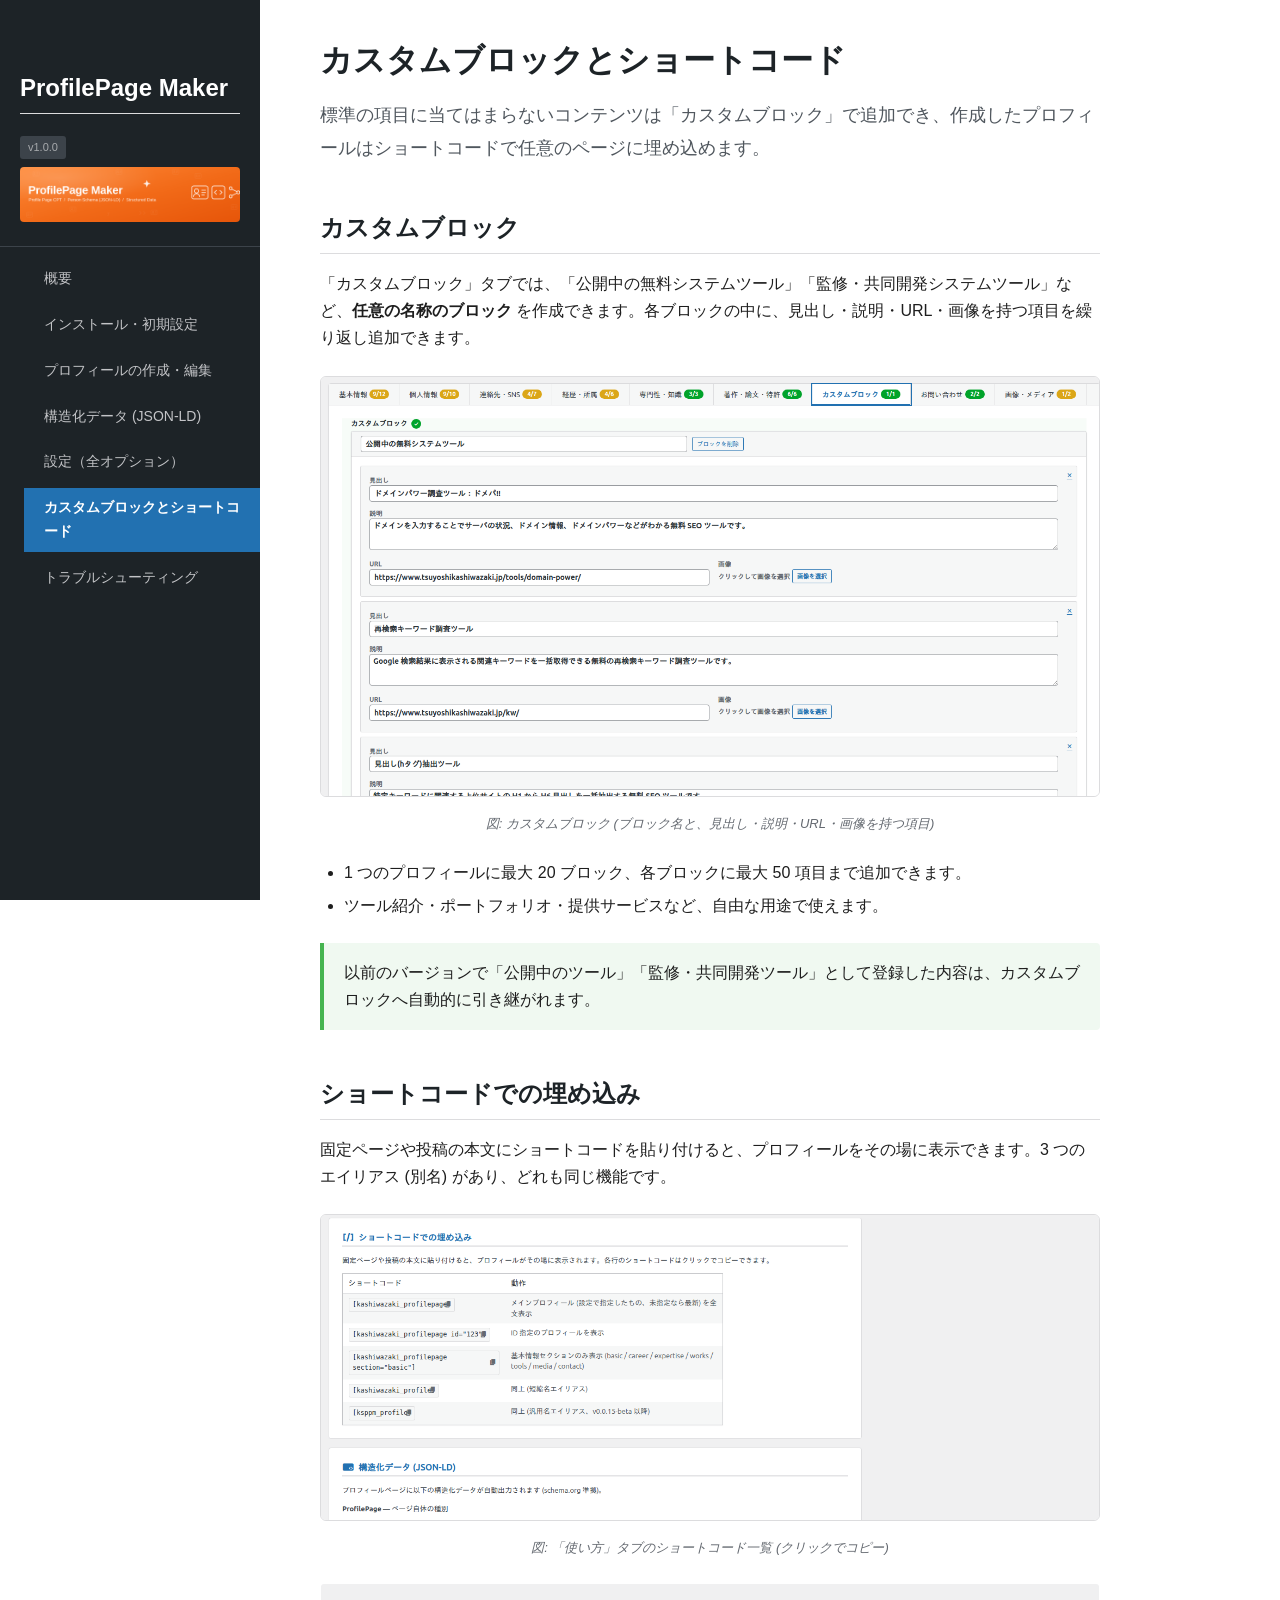
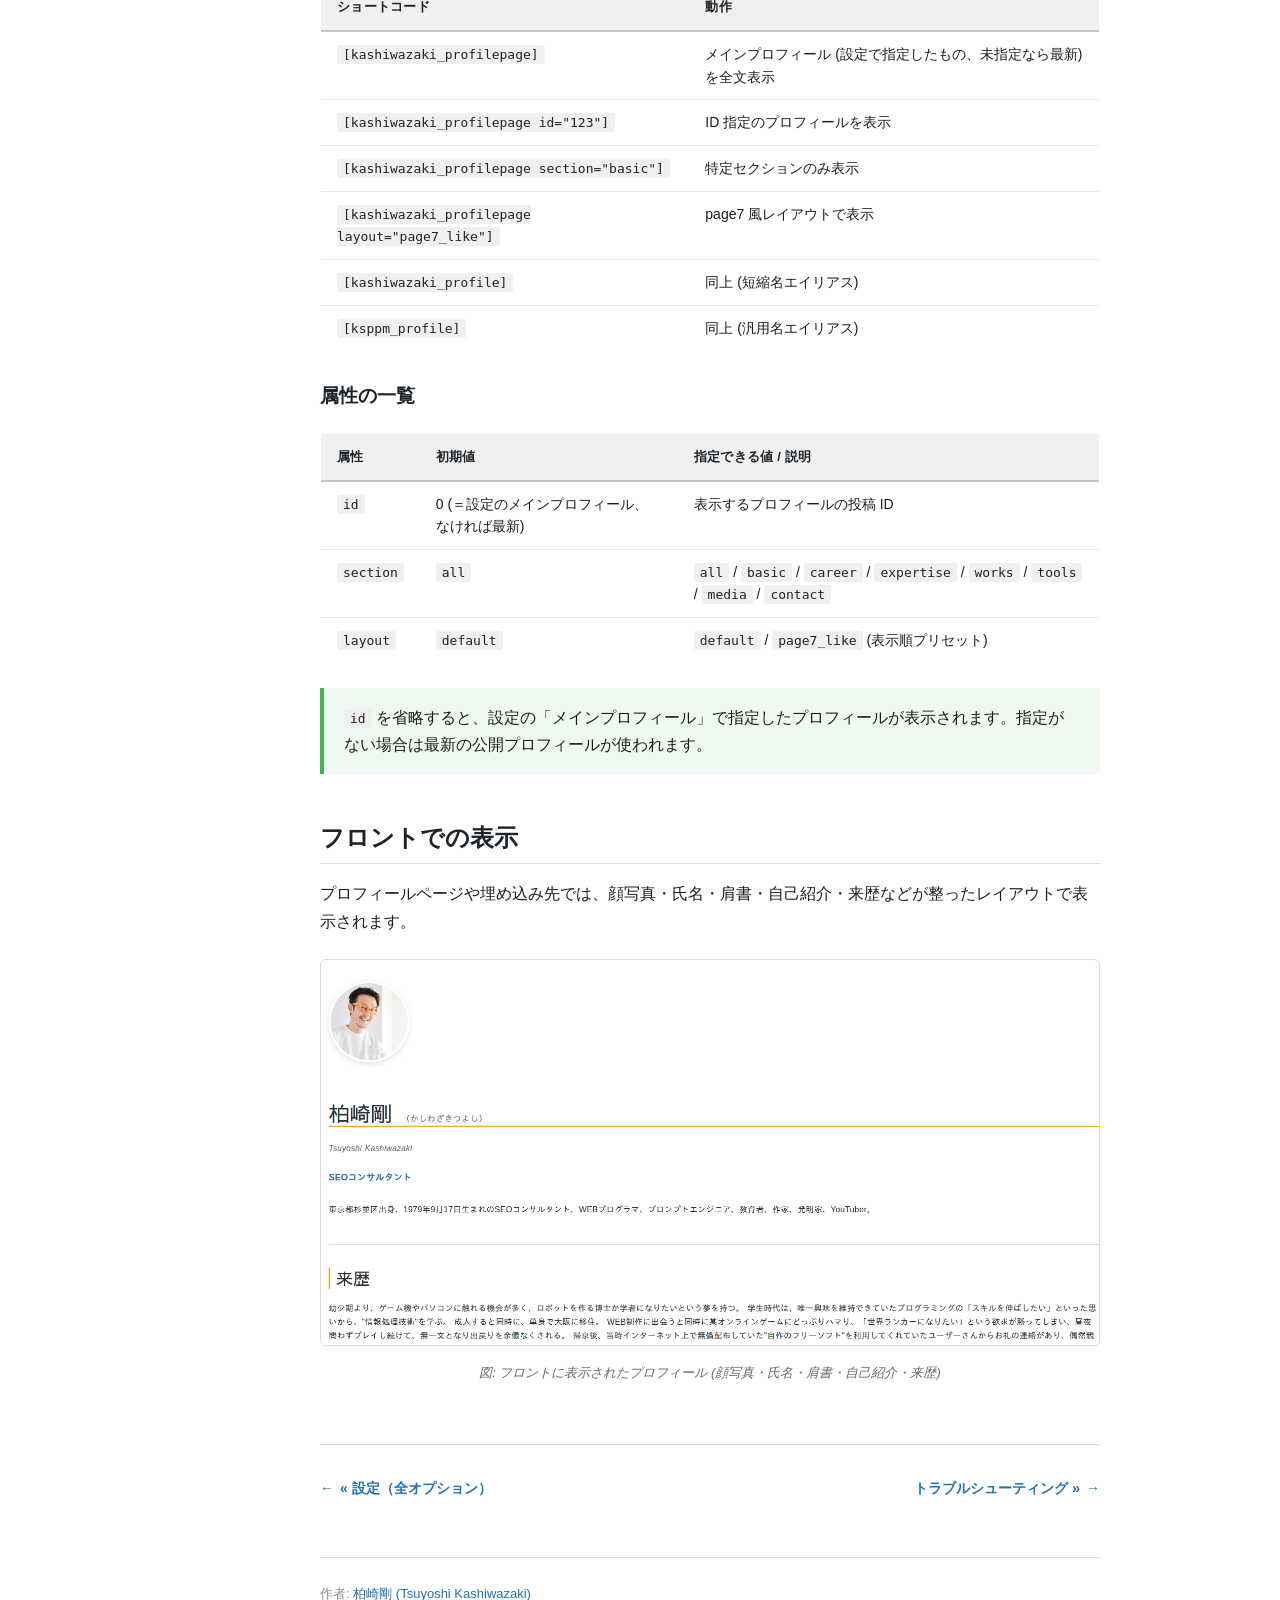
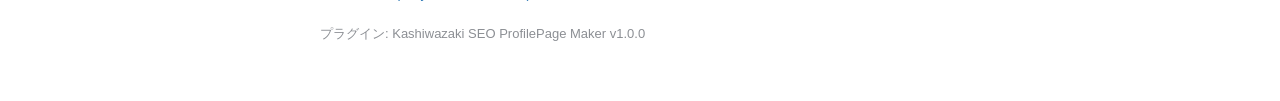
==== docs/custom-blocks.html @ 30df9972 "Initial release v1.0.0" ====
<!DOCTYPE html>
<html lang="ja">
<head>
    <meta charset="UTF-8">
    <meta name="viewport" content="width=device-width, initial-scale=1.0">
    <title>カスタムブロックとショートコード - ProfilePage Maker マニュアル</title>
    <link rel="stylesheet" href="css/style.css?v=1">
</head>
<body>
    <button class="hamburger-btn" aria-label="メニューを開く">&#9776;</button>
    <nav class="sidebar">
        <div class="sidebar-header">
            <h2 style="color:#fff;">ProfilePage Maker</h2>
            <span class="version">v1.0.0</span>
            <img src="images/main-visual.png" alt="" style="width:100%;border-radius:4px;margin-top:8px;">
        </div>
        <ul>
            <li><a href="index.html">概要</a></li>
            <li><a href="setup.html">インストール・初期設定</a></li>
            <li><a href="profile.html">プロフィールの作成・編集</a></li>
            <li><a href="structured-data.html">構造化データ (JSON-LD)</a></li>
            <li><a href="url-settings.html">設定（全オプション）</a></li>
            <li><a href="custom-blocks.html">カスタムブロックとショートコード</a></li>
            <li><a href="troubleshooting.html">トラブルシューティング</a></li>
        </ul>
    </nav>

    <main class="content">
        <h1>カスタムブロックとショートコード</h1>
        <p class="lead">標準の項目に当てはまらないコンテンツは「カスタムブロック」で追加でき、作成したプロフィールはショートコードで任意のページに埋め込めます。</p>

        <section>
            <h2>カスタムブロック</h2>
            <p>「カスタムブロック」タブでは、「公開中の無料システムツール」「監修・共同開発システムツール」など、<strong>任意の名称のブロック</strong> を作成できます。各ブロックの中に、見出し・説明・URL・画像を持つ項目を繰り返し追加できます。</p>
            <figure class="screenshot">
                <img src="images/screenshots/05-custom-blocks.png" alt="カスタムブロックの入力フォーム" class="lightbox-trigger">
                <figcaption>図: カスタムブロック (ブロック名と、見出し・説明・URL・画像を持つ項目)</figcaption>
            </figure>
            <ul>
                <li>1 つのプロフィールに最大 20 ブロック、各ブロックに最大 50 項目まで追加できます。</li>
                <li>ツール紹介・ポートフォリオ・提供サービスなど、自由な用途で使えます。</li>
            </ul>
            <div class="callout callout-tip">
                <p>以前のバージョンで「公開中のツール」「監修・共同開発ツール」として登録した内容は、カスタムブロックへ自動的に引き継がれます。</p>
            </div>
        </section>

        <section>
            <h2>ショートコードでの埋め込み</h2>
            <p>固定ページや投稿の本文にショートコードを貼り付けると、プロフィールをその場に表示できます。3 つのエイリアス (別名) があり、どれも同じ機能です。</p>
            <figure class="screenshot">
                <img src="images/screenshots/06-usage-shortcode.png" alt="使い方タブのショートコード一覧" class="lightbox-trigger">
                <figcaption>図: 「使い方」タブのショートコード一覧 (クリックでコピー)</figcaption>
            </figure>
            <table>
                <thead>
                    <tr><th>ショートコード</th><th>動作</th></tr>
                </thead>
                <tbody>
                    <tr><td><code>[kashiwazaki_profilepage]</code></td><td>メインプロフィール (設定で指定したもの、未指定なら最新) を全文表示</td></tr>
                    <tr><td><code>[kashiwazaki_profilepage id="123"]</code></td><td>ID 指定のプロフィールを表示</td></tr>
                    <tr><td><code>[kashiwazaki_profilepage section="basic"]</code></td><td>特定セクションのみ表示</td></tr>
                    <tr><td><code>[kashiwazaki_profilepage layout="page7_like"]</code></td><td>page7 風レイアウトで表示</td></tr>
                    <tr><td><code>[kashiwazaki_profile]</code></td><td>同上 (短縮名エイリアス)</td></tr>
                    <tr><td><code>[ksppm_profile]</code></td><td>同上 (汎用名エイリアス)</td></tr>
                </tbody>
            </table>
            <h3>属性の一覧</h3>
            <table>
                <thead><tr><th>属性</th><th>初期値</th><th>指定できる値 / 説明</th></tr></thead>
                <tbody>
                    <tr><td><code>id</code></td><td>0 (＝設定のメインプロフィール、なければ最新)</td><td>表示するプロフィールの投稿 ID</td></tr>
                    <tr><td><code>section</code></td><td><code>all</code></td><td><code>all</code> / <code>basic</code> / <code>career</code> / <code>expertise</code> / <code>works</code> / <code>tools</code> / <code>media</code> / <code>contact</code></td></tr>
                    <tr><td><code>layout</code></td><td><code>default</code></td><td><code>default</code> / <code>page7_like</code> (表示順プリセット)</td></tr>
                </tbody>
            </table>
            <div class="callout callout-tip">
                <p><code>id</code> を省略すると、設定の「メインプロフィール」で指定したプロフィールが表示されます。指定がない場合は最新の公開プロフィールが使われます。</p>
            </div>
        </section>

        <section>
            <h2>フロントでの表示</h2>
            <p>プロフィールページや埋め込み先では、顔写真・氏名・肩書・自己紹介・来歴などが整ったレイアウトで表示されます。</p>
            <figure class="screenshot">
                <img src="images/screenshots/07-frontend-header.png" alt="フロントに表示されたプロフィールのヘッダー" class="lightbox-trigger">
                <figcaption>図: フロントに表示されたプロフィール (顔写真・氏名・肩書・自己紹介・来歴)</figcaption>
            </figure>
        </section>

        <nav class="page-nav">
            <a href="url-settings.html" class="prev">&laquo; 設定（全オプション）</a>
            <a href="troubleshooting.html" class="next">トラブルシューティング &raquo;</a>
        </nav>

        <footer class="manual-footer">
            <p>作者: <a href="https://www.tsuyoshikashiwazaki.jp/profile/" target="_blank" rel="noopener">柏崎剛 (Tsuyoshi Kashiwazaki)</a></p>
            <p>プラグイン: Kashiwazaki SEO ProfilePage Maker v1.0.0</p>
        </footer>
    </main>

    <div class="lightbox"></div>
    <script src="js/manual.js?v=1"></script>
</body>
</html>
---- docs/css/style.css ----
/* ========================================
   WordPress Plugin Manual - Common Stylesheet
   ======================================== */

/* ========================================
   1. Base / Reset
   ======================================== */

*,
*::before,
*::after {
    margin: 0;
    padding: 0;
    box-sizing: border-box;
}

html {
    font-size: 16px;
    scroll-behavior: smooth;
}

body {
    font-family: -apple-system, BlinkMacSystemFont, "Segoe UI", Roboto, Oxygen,
        Ubuntu, Cantarell, "Fira Sans", "Droid Sans", "Helvetica Neue", Arial,
        sans-serif;
    color: #1e1e1e;
    background: #fff;
    line-height: 1.7;
}

img {
    max-width: 100%;
    height: auto;
}

a {
    color: #2271b1;
    text-decoration: none;
}

a:hover {
    color: #135e96;
    text-decoration: underline;
}

/* ========================================
   2. Sidebar
   ======================================== */

.sidebar {
    position: fixed;
    top: 0;
    left: 0;
    width: 260px;
    height: 100vh;
    background: #1d2327;
    color: #fff;
    overflow-y: auto;
    z-index: 100;
    padding-bottom: 40px;
}

.sidebar-header {
    padding: 24px 20px 16px;
    border-bottom: 1px solid #3c434a;
}

.sidebar-header h1 {
    font-size: 15px;
    font-weight: 600;
    line-height: 1.4;
    color: #fff;
}

.sidebar-header .version {
    display: inline-block;
    margin-top: 6px;
    font-size: 11px;
    color: #a7aaad;
    background: #3c434a;
    padding: 2px 8px;
    border-radius: 3px;
}

.sidebar ul {
    list-style: none;
    padding: 12px 0;
}

.sidebar ul li a {
    display: block;
    padding: 8px 20px;
    color: #c3c4c7;
    font-size: 14px;
    transition: background 0.15s, color 0.15s;
}

.sidebar ul li a:hover {
    background: #2c3338;
    color: #fff;
    text-decoration: none;
}

.sidebar ul li.active a {
    background: #2271b1;
    color: #fff;
    font-weight: 600;
}

.sidebar ul li.section-label {
    padding: 18px 20px 4px;
    font-size: 11px;
    font-weight: 700;
    text-transform: uppercase;
    letter-spacing: 0.06em;
    color: #8c8f94;
}

/* ========================================
   3. Main Content
   ======================================== */

.content {
    margin-left: 260px;
    max-width: 900px;
    padding: 40px 60px;
}

/* ========================================
   4. Typography
   ======================================== */

h1, h2, h3, h4, h5, h6 {
    color: #1d2327;
    font-weight: 600;
    line-height: 1.3;
}

h1 {
    font-size: 2rem;
    margin-bottom: 16px;
}

h2 {
    font-size: 1.5rem;
    margin-top: 48px;
    margin-bottom: 16px;
    padding-bottom: 10px;
    border-bottom: 1px solid #dcdcde;
}

h3 {
    font-size: 1.2rem;
    margin-top: 32px;
    margin-bottom: 12px;
}

h4 {
    font-size: 1.05rem;
    margin-top: 24px;
    margin-bottom: 8px;
}

p {
    margin-bottom: 16px;
}

.lead {
    font-size: 1.15rem;
    color: #50575e;
    line-height: 1.8;
    margin-bottom: 24px;
}

/* ========================================
   5. Steps
   ======================================== */

.step {
    display: flex;
    gap: 16px;
    margin-bottom: 24px;
    align-items: flex-start;
}

.step-number {
    flex-shrink: 0;
    width: 36px;
    height: 36px;
    background: #2271b1;
    color: #fff;
    border-radius: 50%;
    display: flex;
    align-items: center;
    justify-content: center;
    font-size: 16px;
    font-weight: 700;
    line-height: 1;
}

.step-content {
    flex: 1;
    padding-top: 4px;
}

.step-content p:last-child {
    margin-bottom: 0;
}

/* ========================================
   6. Callout Boxes
   ======================================== */

.callout {
    padding: 16px 20px;
    margin: 24px 0;
    border-left: 4px solid;
    border-radius: 0 4px 4px 0;
}

.callout-title {
    font-weight: 700;
    margin-bottom: 6px;
}

.callout p:last-child {
    margin-bottom: 0;
}

.callout-tip {
    border-left-color: #46b450;
    background: #f0f9f1;
}

.callout-tip .callout-title {
    color: #2e7d32;
}

.callout-warning {
    border-left-color: #ffb900;
    background: #fef8e7;
}

.callout-warning .callout-title {
    color: #8b6914;
}

.callout-note {
    border-left-color: #2271b1;
    background: #edf5fa;
}

.callout-note .callout-title {
    color: #2271b1;
}

/* ========================================
   7. Screenshots
   ======================================== */

.screenshot {
    margin: 24px 0;
    text-align: center;
}

.screenshot img {
    max-width: 100%;
    border: 1px solid #dcdcde;
    border-radius: 6px;
    cursor: zoom-in;
}

.screenshot figcaption,
.screenshot .caption {
    font-size: 13px;
    color: #646970;
    margin-top: 8px;
    font-style: italic;
}

/* ========================================
   8. Infographic Images
   ======================================== */

.infographic {
    margin: 32px 0;
    text-align: center;
}

.infographic img {
    max-width: 100%;
    display: inline-block;
}

.infographic figcaption,
.infographic .caption {
    font-size: 13px;
    color: #646970;
    margin-top: 8px;
}

/* ========================================
   9. Feature Cards
   ======================================== */

.feature-cards {
    display: grid;
    grid-template-columns: repeat(3, 1fr);
    gap: 20px;
    margin: 24px 0;
}

.feature-card {
    background: #f6f7f7;
    border-radius: 6px;
    padding: 24px 20px;
    text-align: center;
}

.feature-card h4 {
    margin-top: 0;
    margin-bottom: 8px;
}

.feature-card p {
    font-size: 14px;
    color: #50575e;
    margin-bottom: 0;
}

.feature-card .icon {
    font-size: 28px;
    margin-bottom: 12px;
    display: block;
}

/* ========================================
   10. Tables (widefat style)
   ======================================== */

table,
table.widefat {
    width: 100%;
    border-collapse: collapse;
    margin: 24px 0;
    font-size: 14px;
    border: 1px solid #dcdcde;
    border-radius: 4px;
    overflow: hidden;
}

table thead th,
table.widefat thead th {
    background: #f0f0f1;
    text-align: left;
    padding: 12px 16px;
    font-weight: 600;
    font-size: 13px;
    color: #1d2327;
    border-bottom: 2px solid #c3c4c7;
    letter-spacing: 0.02em;
}

table tbody td,
table.widefat tbody td {
    padding: 11px 16px;
    border-bottom: 1px solid #e8e8e8;
    vertical-align: top;
    line-height: 1.6;
}

table tbody tr:hover,
table.widefat tbody tr:hover {
    background: #f6f7f7;
}

table tbody tr:last-child td,
table.widefat tbody tr:last-child td {
    border-bottom: none;
}

table tbody td:first-child {
    font-weight: 500;
    color: #1d2327;
}

/* ========================================
   11. HTTP Status Color Coding
   ======================================== */

.http-2xx {
    color: #00a32a;
    font-weight: 600;
}

.http-3xx {
    color: #2271b1;
    font-weight: 600;
}

.http-4xx {
    color: #dba617;
    font-weight: 600;
}

.http-5xx {
    color: #d63638;
    font-weight: 600;
}

/* ========================================
   12. Status Badges
   ======================================== */

.status-badge {
    display: inline-block;
    padding: 2px 10px;
    border-radius: 12px;
    font-size: 12px;
    font-weight: 600;
    line-height: 1.6;
    white-space: nowrap;
}

.status-ok {
    background: #edfaef;
    color: #00a32a;
}

.status-warning {
    background: #fef8e7;
    color: #996800;
}

.status-error {
    background: #fcf0f1;
    color: #d63638;
}

/* ========================================
   13. Lightbox Overlay
   ======================================== */

.lightbox {
    display: none;
    position: fixed;
    inset: 0;
    z-index: 9999;
    background: rgba(0, 0, 0, 0.85);
    align-items: center;
    justify-content: center;
    cursor: zoom-out;
}

.lightbox.active {
    display: flex;
}

.lightbox img {
    max-width: 90vw;
    max-height: 90vh;
    border-radius: 4px;
    box-shadow: 0 4px 30px rgba(0, 0, 0, 0.4);
}

.lightbox-close {
    position: absolute;
    top: 20px;
    right: 28px;
    background: none;
    border: none;
    color: #fff;
    font-size: 36px;
    cursor: pointer;
    line-height: 1;
    opacity: 0.8;
    transition: opacity 0.15s;
}

.lightbox-close:hover {
    opacity: 1;
}

/* ========================================
   14. Page Navigation
   ======================================== */

.page-nav {
    display: flex;
    justify-content: space-between;
    margin-top: 60px;
    padding-top: 24px;
    border-top: 1px solid #dcdcde;
}

.page-nav a {
    display: inline-flex;
    align-items: center;
    gap: 6px;
    font-size: 14px;
    font-weight: 600;
    color: #2271b1;
    padding: 8px 0;
}

.page-nav a:hover {
    color: #135e96;
    text-decoration: none;
}

.page-nav .prev::before {
    content: "\2190";
}

.page-nav .next::after {
    content: "\2192";
}

/* ========================================
   15. Manual Footer
   ======================================== */

.manual-footer {
    margin-top: 48px;
    padding: 24px 0 0;
    border-top: 1px solid #dcdcde;
    font-size: 13px;
    color: #8c8f94;
    line-height: 1.8;
}

.manual-footer a {
    color: #2271b1;
}

.manual-footer a:hover {
    color: #135e96;
}

/* ========================================
   16. Code Blocks
   ======================================== */

code {
    background: #f0f0f1;
    padding: 2px 6px;
    border-radius: 3px;
    font-size: 13px;
    font-family: Menlo, Consolas, "DejaVu Sans Mono", monospace;
    color: #1d2327;
}

pre {
    background: #2c3338;
    color: #e4e6e8;
    padding: 20px 24px;
    border-radius: 6px;
    overflow-x: auto;
    margin: 24px 0;
    font-size: 13px;
    line-height: 1.6;
}

pre code {
    background: none;
    padding: 0;
    border-radius: 0;
    color: inherit;
    font-size: inherit;
}

/* ========================================
   17. Lists
   ======================================== */

ul, ol {
    margin: 0 0 16px 24px;
}

li {
    margin-bottom: 6px;
}

/* ========================================
   18. Hamburger Menu Button
   ======================================== */

.hamburger-btn {
    display: none;
    position: fixed;
    top: 12px;
    left: 12px;
    z-index: 200;
    background: #1d2327;
    border: none;
    color: #fff;
    width: 40px;
    height: 40px;
    border-radius: 4px;
    cursor: pointer;
    font-size: 22px;
    align-items: center;
    justify-content: center;
    line-height: 1;
}

/* ========================================
   19. Responsive (max-width: 768px)
   ======================================== */

@media (max-width: 768px) {
    .sidebar {
        transform: translateX(-100%);
        transition: transform 0.25s ease;
    }

    .sidebar.open {
        transform: translateX(0);
    }

    .content {
        margin-left: 0;
        padding: 60px 20px 40px;
    }

    .hamburger-btn {
        display: flex;
    }

    .feature-cards {
        grid-template-columns: 1fr;
    }

    .page-nav {
        flex-direction: column;
        gap: 12px;
    }

    table.widefat {
        font-size: 13px;
    }

    table.widefat thead th,
    table.widefat tbody td {
        padding: 8px 10px;
    }

    h1 {
        font-size: 1.6rem;
    }

    h2 {
        font-size: 1.3rem;
    }
}
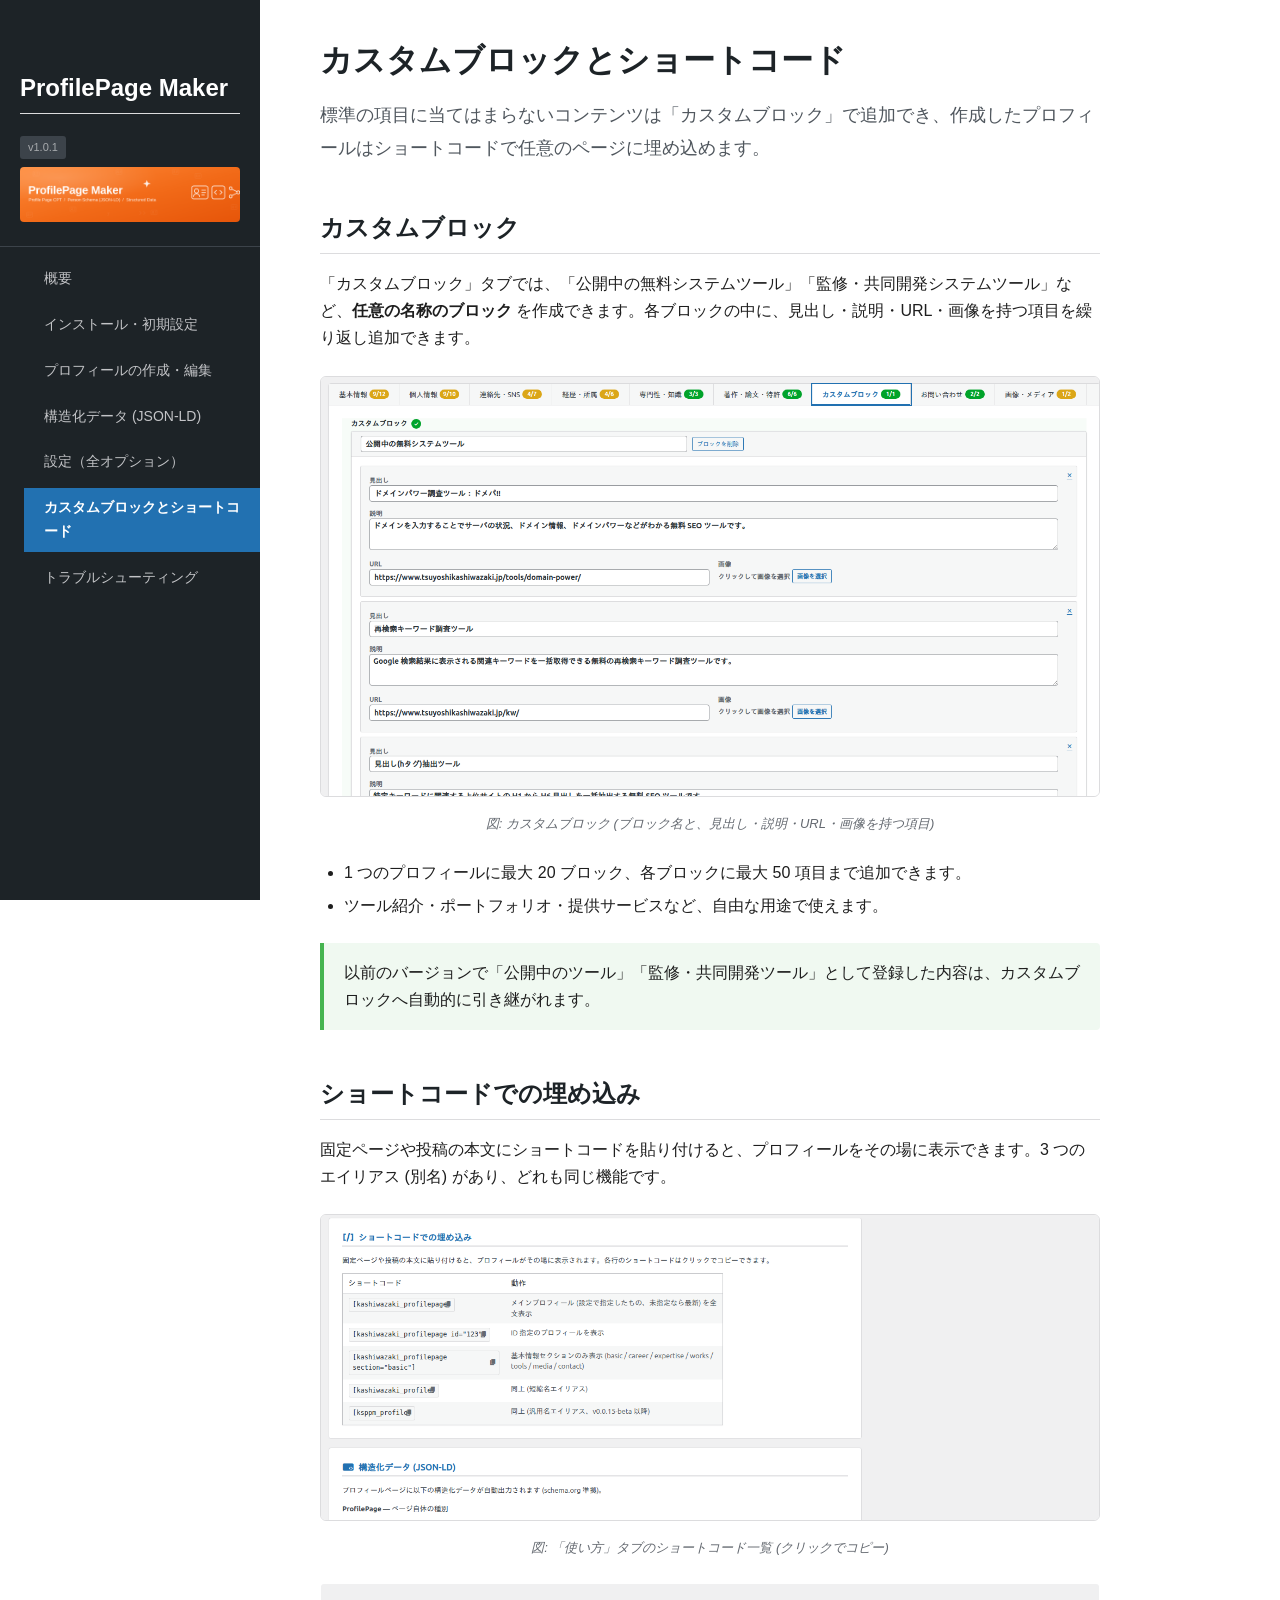
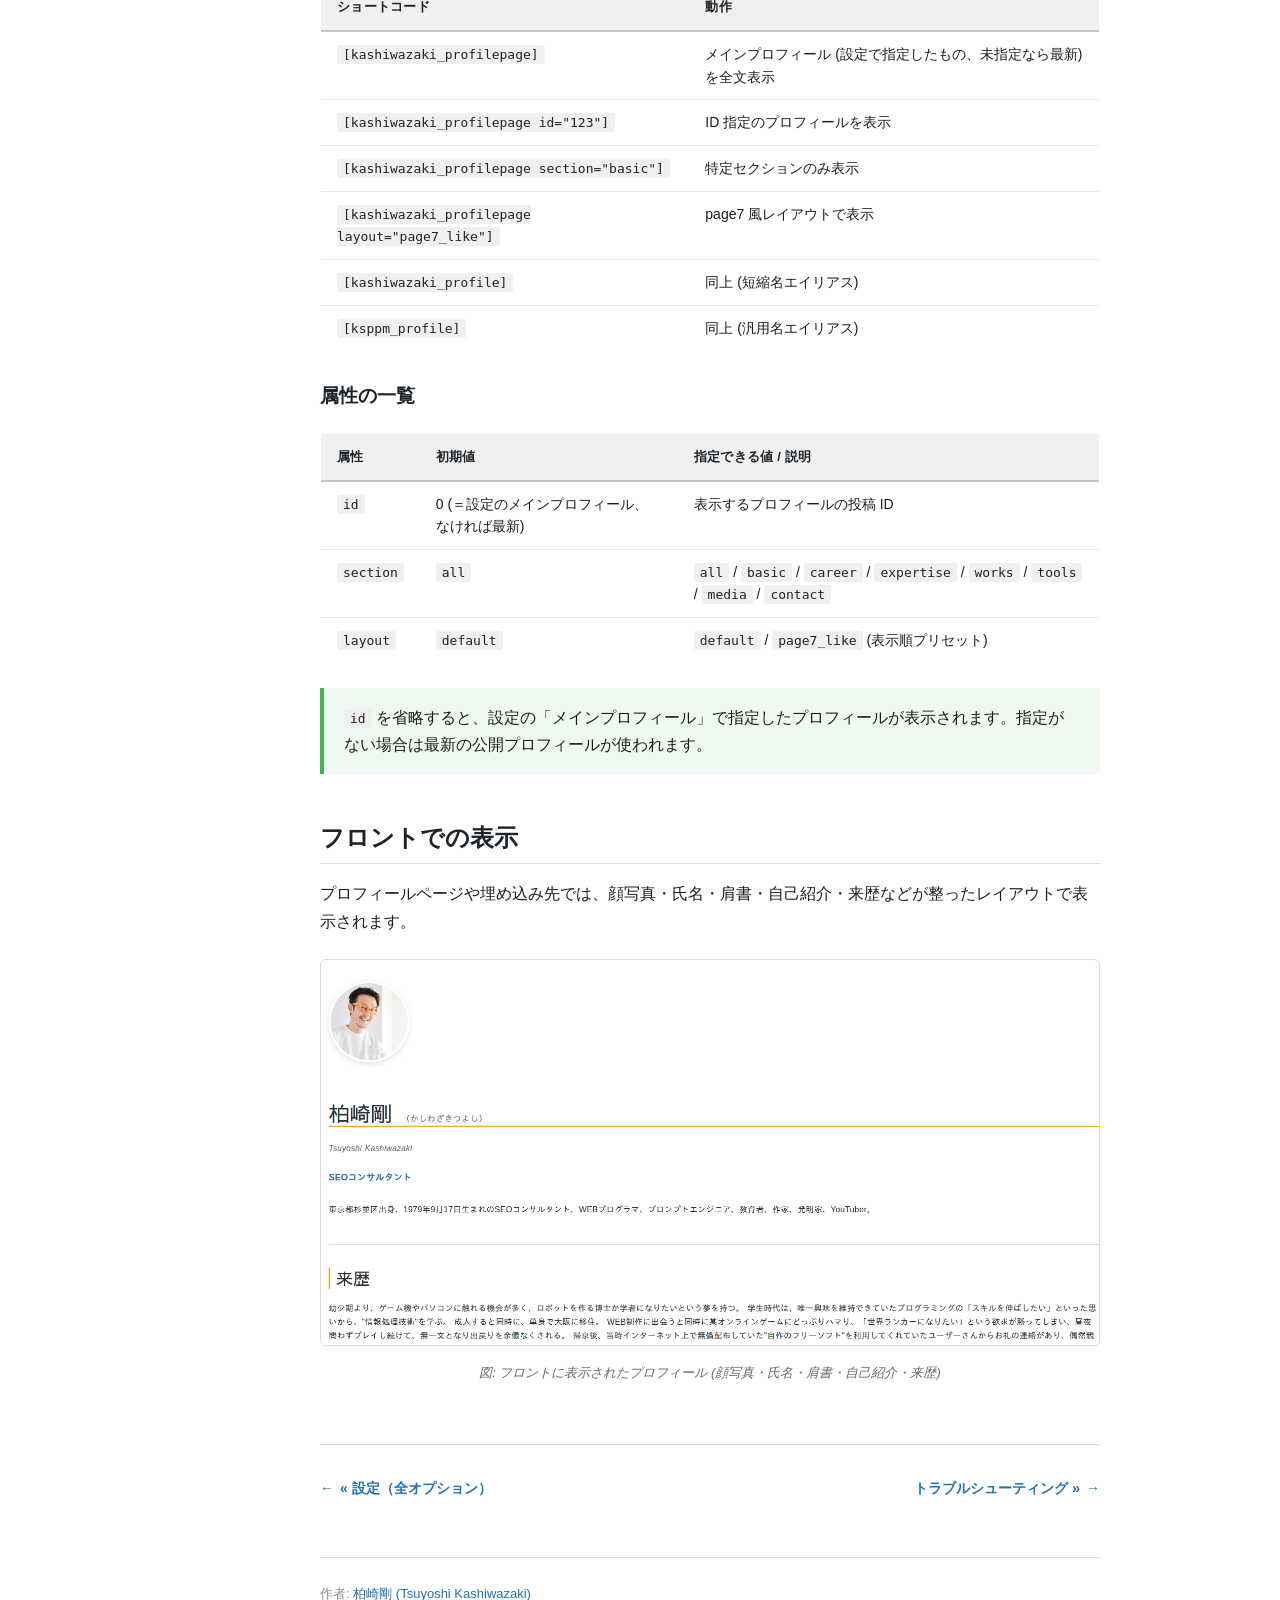
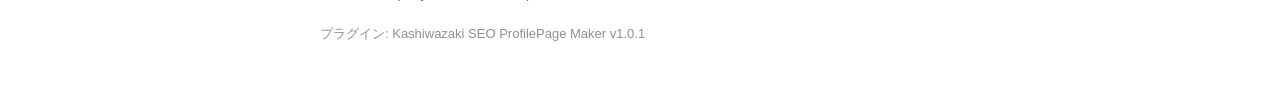
==== commit e09d60ff: "Update to v1.0.1 - 「趣味・特技」に [表示名](URL) の形で書くと、その部分がリンクになるようにした - フロントの「現職・所属」「以前の経歴」の表で、在任開始・在任終了の 2" ====
--- a/docs/custom-blocks.html
+++ b/docs/custom-blocks.html
@@ -11,7 +11,7 @@
     <nav class="sidebar">
         <div class="sidebar-header">
             <h2 style="color:#fff;">ProfilePage Maker</h2>
-            <span class="version">v1.0.0</span>
+            <span class="version">v1.0.1</span>
             <img src="images/main-visual.png" alt="" style="width:100%;border-radius:4px;margin-top:8px;">
         </div>
         <ul>
@@ -95,7 +95,7 @@
 
         <footer class="manual-footer">
             <p>作者: <a href="https://www.tsuyoshikashiwazaki.jp/profile/" target="_blank" rel="noopener">柏崎剛 (Tsuyoshi Kashiwazaki)</a></p>
-            <p>プラグイン: Kashiwazaki SEO ProfilePage Maker v1.0.0</p>
+            <p>プラグイン: Kashiwazaki SEO ProfilePage Maker v1.0.1</p>
         </footer>
     </main>
 
